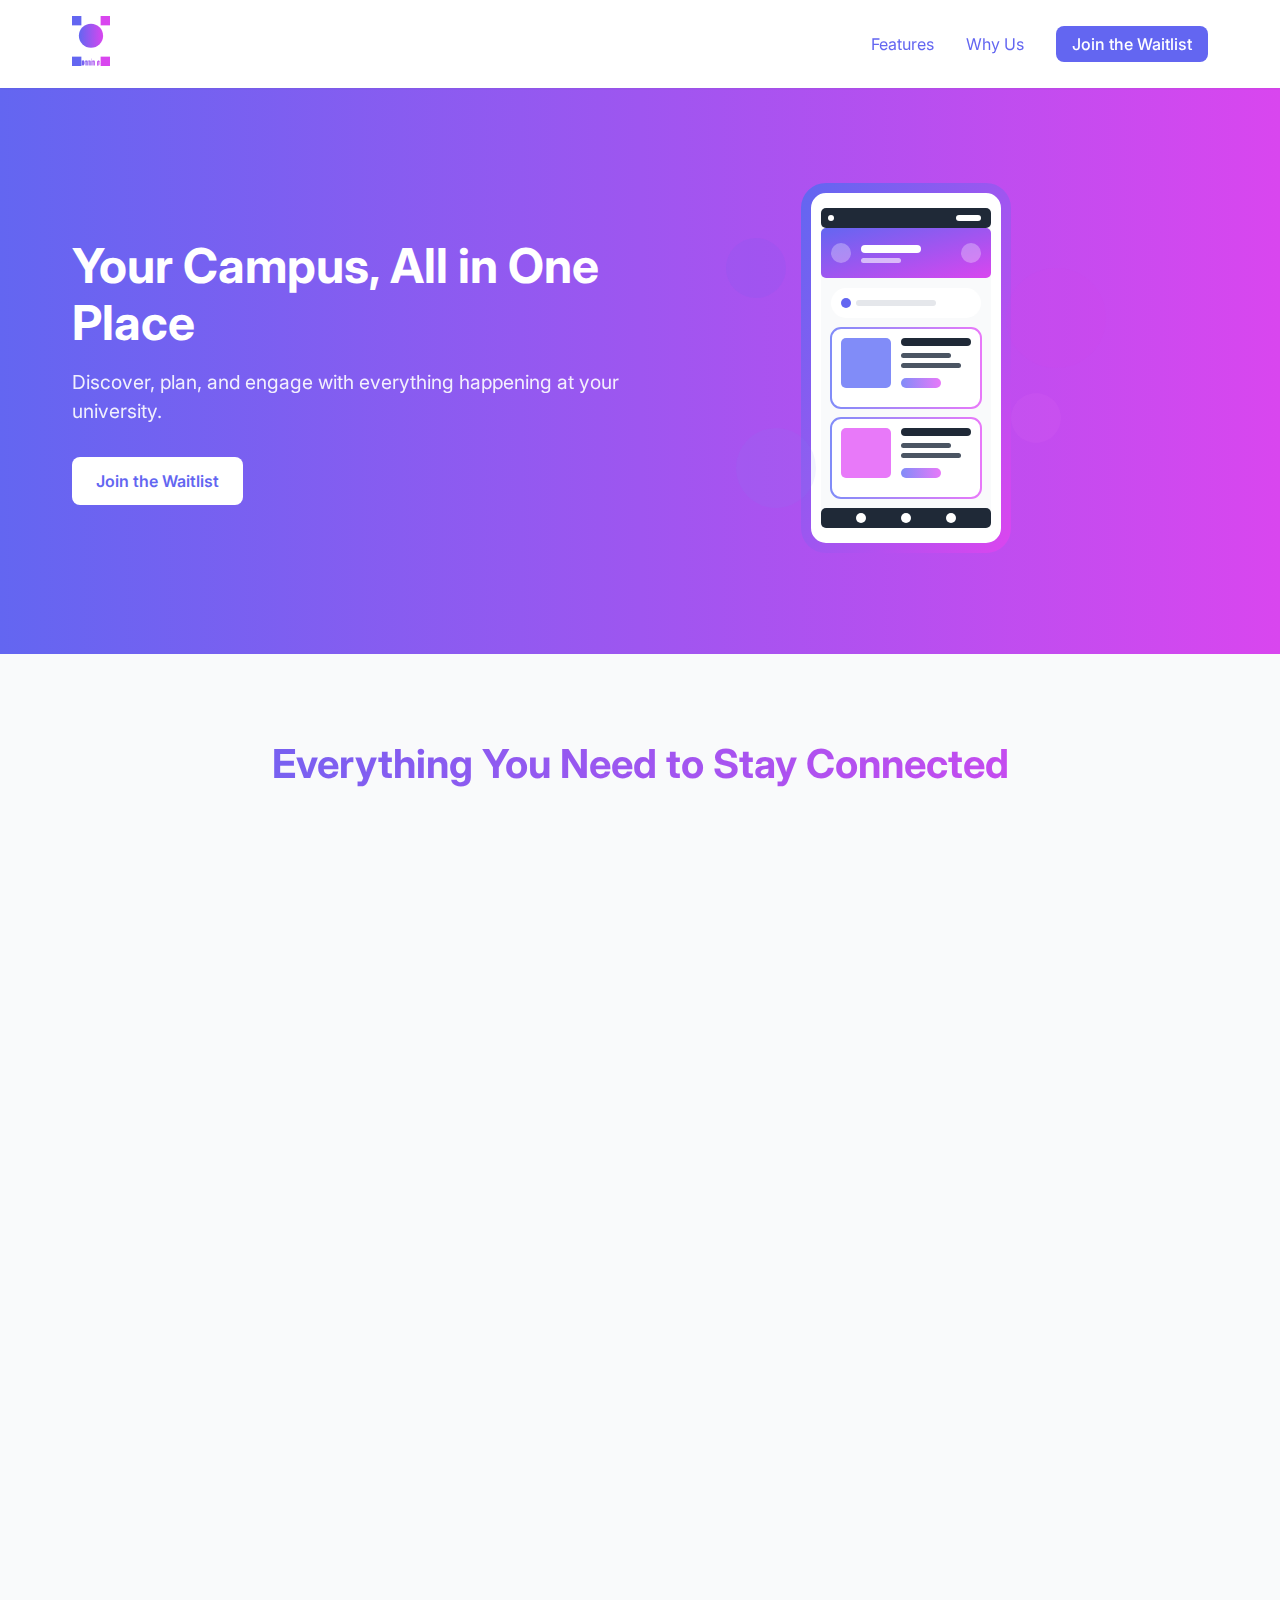
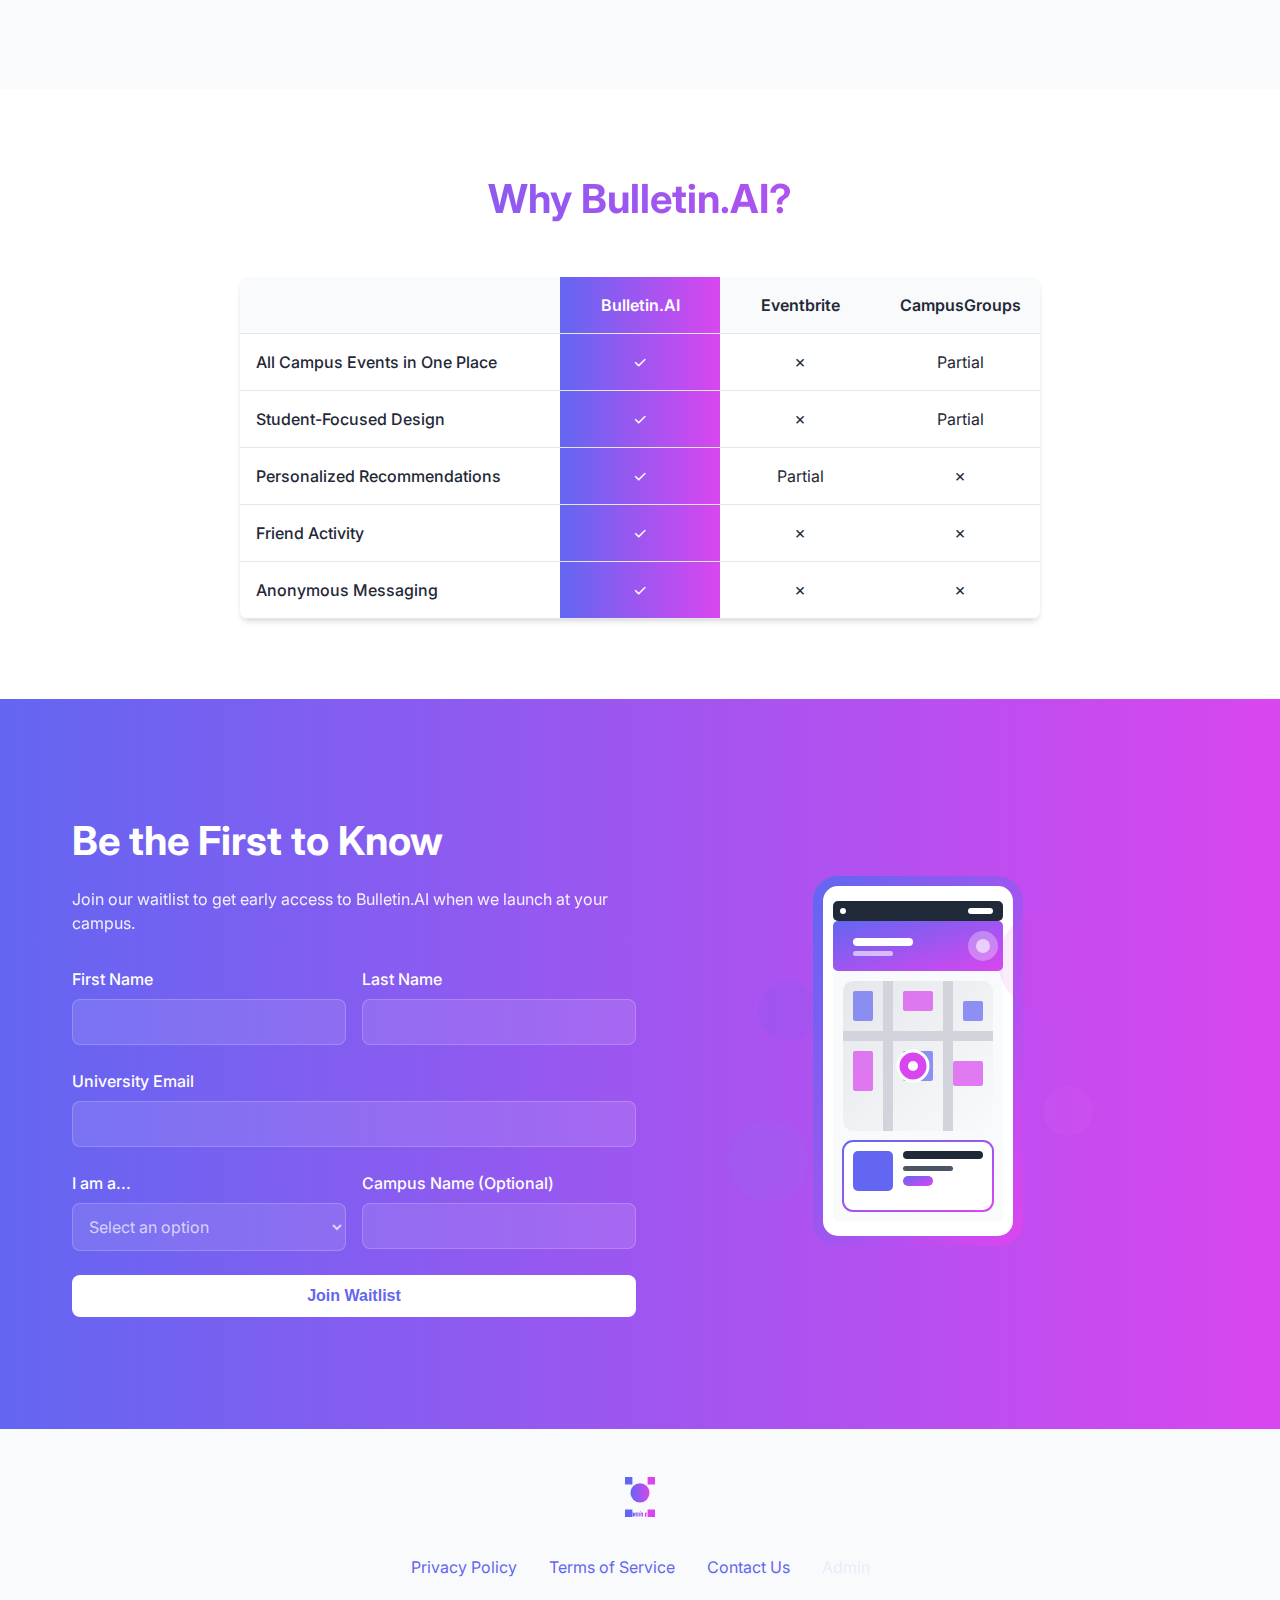
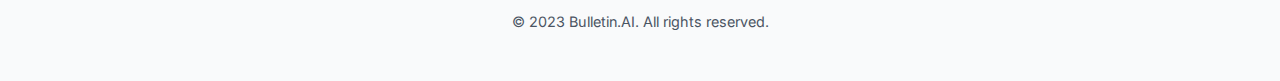
==== index.html @ 1914d9ea "Initial commit of Bulletin.AI landing page" ====
<!DOCTYPE html>
<html lang="en">
<head>
    <meta charset="UTF-8">
    <meta name="viewport" content="width=device-width, initial-scale=1.0">
    <title>Bulletin.AI - Your Campus, All in One Place</title>
    <link rel="stylesheet" href="styles.css">
    <link rel="preconnect" href="https://fonts.googleapis.com">
    <link rel="preconnect" href="https://fonts.gstatic.com" crossorigin>
    <link href="https://fonts.googleapis.com/css2?family=Inter:wght@300;400;500;600;700&display=swap" rel="stylesheet">
</head>
<body>
    <header>
        <div class="container">
            <div class="logo">
                <img src="logo.svg" alt="Bulletin.AI Logo">
            </div>
            <nav>
                <ul>
                    <li><a href="#features">Features</a></li>
                    <li><a href="#comparison">Why Us</a></li>
                    <li><a href="#waitlist" class="btn-nav">Join the Waitlist</a></li>
                </ul>
            </nav>
        </div>
    </header>

    <section id="hero">
        <div class="container">
            <div class="hero-content">
                <h1>Your Campus, All in One Place</h1>
                <p>Discover, plan, and engage with everything happening at your university.</p>
                <a href="#waitlist" class="btn-primary">Join the Waitlist</a>
            </div>
            <div class="hero-image">
                <img src="hero-image.svg" alt="Bulletin.AI App Preview">
            </div>
        </div>
    </section>

    <section id="features">
        <div class="container">
            <h2>Everything You Need to Stay Connected</h2>
            <div class="features-grid">
                <div class="feature-card">
                    <div class="feature-icon">🎯</div>
                    <h3>Comprehensive Event Aggregation</h3>
                    <p>All campus events in one place, no matter who's hosting.</p>
                </div>
                <div class="feature-card">
                    <div class="feature-icon">📅</div>
                    <h3>RSVP & Google Calendar Sync</h3>
                    <p>Seamlessly add events to your calendar with one tap.</p>
                </div>
                <div class="feature-card">
                    <div class="feature-icon">👥</div>
                    <h3>Social Networking & Friends' Attendance</h3>
                    <p>See which friends are going to each event.</p>
                </div>
                <div class="feature-card">
                    <div class="feature-icon">💬</div>
                    <h3>Anonymous Event Messaging</h3>
                    <p>Chat with other attendees before, during, and after events.</p>
                </div>
                <div class="feature-card">
                    <div class="feature-icon">🛠️</div>
                    <h3>Tools for Clubs & Vendors</h3>
                    <p>Powerful tools to manage and promote your events.</p>
                </div>
                <div class="feature-card">
                    <div class="feature-icon">🧠</div>
                    <h3>Smart Event Recommendations</h3>
                    <p>Discover events tailored to your interests and schedule.</p>
                </div>
                <div class="feature-card">
                    <div class="feature-icon">🗺️</div>
                    <h3>Interactive Campus Map</h3>
                    <p>Never get lost again with our detailed campus navigation.</p>
                </div>
                <div class="feature-card">
                    <div class="feature-icon">📓</div>
                    <h3>Attendance Log & Event Posts</h3>
                    <p>Keep track of events you've attended and share your experiences.</p>
                </div>
            </div>
        </div>
    </section>

    <section id="comparison">
        <div class="container">
            <h2>Why Bulletin.AI?</h2>
            <div class="comparison-table">
                <div class="comparison-header">
                    <div class="comparison-cell"></div>
                    <div class="comparison-cell highlighted">Bulletin.AI</div>
                    <div class="comparison-cell">Eventbrite</div>
                    <div class="comparison-cell">CampusGroups</div>
                </div>
                <div class="comparison-row">
                    <div class="comparison-feature">All Campus Events in One Place</div>
                    <div class="comparison-cell highlighted">✓</div>
                    <div class="comparison-cell">✗</div>
                    <div class="comparison-cell">Partial</div>
                </div>
                <div class="comparison-row">
                    <div class="comparison-feature">Student-Focused Design</div>
                    <div class="comparison-cell highlighted">✓</div>
                    <div class="comparison-cell">✗</div>
                    <div class="comparison-cell">Partial</div>
                </div>
                <div class="comparison-row">
                    <div class="comparison-feature">Personalized Recommendations</div>
                    <div class="comparison-cell highlighted">✓</div>
                    <div class="comparison-cell">Partial</div>
                    <div class="comparison-cell">✗</div>
                </div>
                <div class="comparison-row">
                    <div class="comparison-feature">Friend Activity</div>
                    <div class="comparison-cell highlighted">✓</div>
                    <div class="comparison-cell">✗</div>
                    <div class="comparison-cell">✗</div>
                </div>
                <div class="comparison-row">
                    <div class="comparison-feature">Anonymous Messaging</div>
                    <div class="comparison-cell highlighted">✓</div>
                    <div class="comparison-cell">✗</div>
                    <div class="comparison-cell">✗</div>
                </div>
            </div>
        </div>
    </section>

    <section id="waitlist">
        <div class="container">
            <div class="waitlist-content">
                <h2>Be the First to Know</h2>
                <p>Join our waitlist to get early access to Bulletin.AI when we launch at your campus.</p>
                <form id="waitlist-form" name="bulletin-waitlist" method="POST" data-netlify="true" netlify-honeypot="bot-field">
                    <input type="hidden" name="form-name" value="bulletin-waitlist">
                    <p class="hidden">
                        <label>Don't fill this out if you're human: <input name="bot-field" /></label>
                    </p>
                    <div class="form-row">
                        <div class="form-group">
                            <label for="firstName">First Name</label>
                            <input type="text" id="firstName" name="firstName" required>
                        </div>
                        <div class="form-group">
                            <label for="lastName">Last Name</label>
                            <input type="text" id="lastName" name="lastName" required>
                        </div>
                    </div>
                    <div class="form-group">
                        <label for="email">University Email</label>
                        <input type="email" id="email" name="email" required>
                    </div>
                    <div class="form-row">
                        <div class="form-group">
                            <label for="role">I am a...</label>
                            <select id="role" name="role" required>
                                <option value="" disabled selected>Select an option</option>
                                <option value="student">Student</option>
                                <option value="organizer">Club Organizer</option>
                                <option value="vendor">Vendor</option>
                            </select>
                        </div>
                        <div class="form-group">
                            <label for="campus">Campus Name (Optional)</label>
                            <input type="text" id="campus" name="campus">
                        </div>
                    </div>
                    <button type="submit" class="btn-primary">Join Waitlist</button>
                </form>
            </div>
            <div class="waitlist-image">
                <img src="waitlist-image.svg" alt="Bulletin.AI on Mobile">
            </div>
        </div>
    </section>

    <footer>
        <div class="container">
            <div class="footer-logo">
                <img src="logo-footer.svg" alt="Bulletin.AI Logo">
            </div>
            <div class="footer-links">
                <a href="#">Privacy Policy</a>
                <a href="#">Terms of Service</a>
                <a href="mailto:info@bulletin.ai">Contact Us</a>
                <a href="#" id="admin-link" style="opacity: 0.1;">Admin</a>
            </div>
            <div class="footer-copyright">
                &copy; 2023 Bulletin.AI. All rights reserved.
            </div>
        </div>
    </footer>

    <script src="script.js"></script>
</body>
</html>
---- styles.css ----
/* Variables */
:root {
    --primary-color: #6366f1;
    --primary-light: #818cf8;
    --primary-dark: #4f46e5;
    --secondary-color: #d946ef;
    --secondary-light: #e879f9;
    --secondary-dark: #c026d3;
    --gradient-bg: linear-gradient(90deg, var(--primary-color), var(--secondary-color));
    --text-color: #1f2937;
    --text-light: #4b5563;
    --bg-color: #ffffff;
    --bg-alt: #f9fafb;
    --border-color: #e5e7eb;
    --border-radius: 8px;
    --shadow-sm: 0 1px 2px 0 rgba(0, 0, 0, 0.05);
    --shadow: 0 4px 6px -1px rgba(0, 0, 0, 0.1), 0 2px 4px -2px rgba(0, 0, 0, 0.1);
    --shadow-lg: 0 10px 15px -3px rgba(0, 0, 0, 0.1), 0 4px 6px -4px rgba(0, 0, 0, 0.1);
    --transition: all 0.2s ease;
    --fade-in-duration: 0.5s;
}

/* Reset */
* {
    margin: 0;
    padding: 0;
    box-sizing: border-box;
}

html {
    scroll-behavior: smooth;
}

body {
    font-family: 'Inter', sans-serif;
    color: var(--text-color);
    background-color: var(--bg-color);
    line-height: 1.5;
}

img {
    max-width: 100%;
    height: auto;
}

a {
    text-decoration: none;
    color: var(--primary-color);
    transition: var(--transition);
}

a:hover {
    color: var(--primary-dark);
}

/* Layout */
.container {
    width: 100%;
    max-width: 1200px;
    margin: 0 auto;
    padding: 0 2rem;
}

section {
    padding: 5rem 0;
}

/* Header */
header {
    position: sticky;
    top: 0;
    background-color: var(--bg-color);
    box-shadow: var(--shadow-sm);
    z-index: 1000;
    padding: 1rem 0;
}

header .container {
    display: flex;
    justify-content: space-between;
    align-items: center;
}

.logo img {
    height: 50px;
    width: auto;
}

nav ul {
    display: flex;
    list-style: none;
    gap: 2rem;
    align-items: center;
}

.btn-nav {
    background-color: var(--primary-color);
    color: white;
    padding: 0.5rem 1rem;
    border-radius: var(--border-radius);
    font-weight: 500;
}

.btn-nav:hover {
    background-color: var(--primary-dark);
    color: white;
}

/* Mobile Navigation */
.mobile-toggle {
    display: none;
    background: none;
    border: none;
    font-size: 1.5rem;
    color: var(--primary-color);
    cursor: pointer;
}

@media (max-width: 768px) {
    .mobile-toggle {
        display: block;
    }
    
    nav ul {
        position: absolute;
        top: 100%;
        left: 0;
        right: 0;
        flex-direction: column;
        background-color: var(--bg-color);
        box-shadow: var(--shadow);
        padding: 1rem;
        gap: 1rem;
        transform: translateY(-100%);
        opacity: 0;
        pointer-events: none;
        transition: var(--transition);
    }
    
    nav ul.show {
        transform: translateY(0);
        opacity: 1;
        pointer-events: all;
    }
}

/* Hero Section */
#hero {
    background: var(--gradient-bg);
    color: white;
    position: relative;
    overflow: hidden;
}

#hero .container {
    display: grid;
    grid-template-columns: 1fr 1fr;
    gap: 2rem;
    align-items: center;
}

.hero-content {
    padding: 2rem 0;
}

.hero-content h1 {
    font-size: 3rem;
    line-height: 1.2;
    margin-bottom: 1rem;
    font-weight: 700;
}

.hero-content p {
    font-size: 1.2rem;
    margin-bottom: 2rem;
    opacity: 0.9;
}

.btn-primary {
    display: inline-block;
    background-color: white;
    color: var(--primary-color);
    padding: 0.75rem 1.5rem;
    border-radius: var(--border-radius);
    font-weight: 600;
    transition: var(--transition);
    border: none;
    cursor: pointer;
    font-size: 1rem;
}

.btn-primary:hover {
    transform: translateY(-2px);
    box-shadow: var(--shadow);
    color: var(--primary-dark);
}

/* Features Section */
#features {
    background-color: var(--bg-alt);
}

#features h2 {
    text-align: center;
    font-size: 2.5rem;
    margin-bottom: 3rem;
    background: var(--gradient-bg);
    -webkit-background-clip: text;
    -webkit-text-fill-color: transparent;
    display: inline-block;
    width: 100%;
}

.features-grid {
    display: grid;
    grid-template-columns: repeat(auto-fill, minmax(280px, 1fr));
    gap: 2rem;
}

.feature-card {
    background-color: var(--bg-color);
    border-radius: var(--border-radius);
    padding: 2rem;
    box-shadow: var(--shadow);
    transition: opacity var(--fade-in-duration) ease, transform var(--fade-in-duration) ease, var(--transition);
    opacity: 0;
    transform: translateY(20px);
}

.feature-card.visible {
    opacity: 1;
    transform: translateY(0);
}

.feature-card:hover {
    transform: translateY(-5px);
    box-shadow: var(--shadow-lg);
}

.feature-card:nth-child(1) { transition-delay: 0.1s; }
.feature-card:nth-child(2) { transition-delay: 0.2s; }
.feature-card:nth-child(3) { transition-delay: 0.3s; }
.feature-card:nth-child(4) { transition-delay: 0.4s; }
.feature-card:nth-child(5) { transition-delay: 0.5s; }
.feature-card:nth-child(6) { transition-delay: 0.6s; }
.feature-card:nth-child(7) { transition-delay: 0.7s; }
.feature-card:nth-child(8) { transition-delay: 0.8s; }

.feature-icon {
    font-size: 2.5rem;
    margin-bottom: 1rem;
}

.feature-card h3 {
    margin-bottom: 0.5rem;
    font-size: 1.2rem;
}

.feature-card p {
    color: var(--text-light);
}

/* Comparison Section */
#comparison {
    background-color: var(--bg-color);
}

#comparison h2 {
    text-align: center;
    font-size: 2.5rem;
    margin-bottom: 3rem;
    background: var(--gradient-bg);
    -webkit-background-clip: text;
    -webkit-text-fill-color: transparent;
    display: inline-block;
    width: 100%;
}

.comparison-table {
    max-width: 800px;
    margin: 0 auto;
    border-radius: var(--border-radius);
    overflow: hidden;
    box-shadow: var(--shadow);
}

.comparison-header, .comparison-row {
    display: grid;
    grid-template-columns: 2fr 1fr 1fr 1fr;
    border-bottom: 1px solid var(--border-color);
}

.comparison-header {
    background-color: var(--bg-alt);
    font-weight: 600;
}

.comparison-cell, .comparison-feature {
    padding: 1rem;
    display: flex;
    align-items: center;
    justify-content: center;
    text-align: center;
}

.comparison-feature {
    justify-content: flex-start;
    font-weight: 500;
}

.highlighted {
    background: var(--gradient-bg);
    color: white;
}

/* Waitlist Section */
#waitlist {
    background: var(--gradient-bg);
    color: white;
}

#waitlist .container {
    display: grid;
    grid-template-columns: 1fr 1fr;
    gap: 2rem;
    align-items: center;
}

.waitlist-content {
    padding: 2rem 0;
}

.waitlist-content h2 {
    font-size: 2.5rem;
    margin-bottom: 1rem;
}

.waitlist-content p {
    margin-bottom: 2rem;
    opacity: 0.9;
}

#waitlist-form {
    display: flex;
    flex-direction: column;
    gap: 1.5rem;
}

.form-row {
    display: grid;
    grid-template-columns: 1fr 1fr;
    gap: 1rem;
}

.form-group {
    display: flex;
    flex-direction: column;
    gap: 0.5rem;
}

.form-group label {
    font-weight: 500;
}

.form-group input,
.form-group select {
    padding: 0.75rem;
    border-radius: var(--border-radius);
    border: 1px solid rgba(255, 255, 255, 0.2);
    background-color: rgba(255, 255, 255, 0.1);
    color: white;
    font-family: 'Inter', sans-serif;
    font-size: 1rem;
}

.form-group input::placeholder,
.form-group select {
    color: rgba(255, 255, 255, 0.7);
}

.form-group input:focus,
.form-group select:focus {
    outline: none;
    border-color: white;
}

/* Footer */
footer {
    background-color: var(--bg-alt);
    padding: 3rem 0;
}

footer .container {
    display: flex;
    flex-direction: column;
    align-items: center;
    gap: 2rem;
}

.footer-logo img {
    height: 40px;
    width: auto;
}

.footer-links {
    display: flex;
    gap: 2rem;
}

.footer-copyright {
    color: var(--text-light);
    font-size: 0.9rem;
}

/* Success Message */
.success-message {
    text-align: center;
    padding: 2rem;
    background-color: rgba(255, 255, 255, 0.1);
    border-radius: var(--border-radius);
    animation: fadeIn var(--fade-in-duration) ease;
}

.success-message h3 {
    font-size: 1.5rem;
    margin-bottom: 1rem;
}

@keyframes fadeIn {
    from {
        opacity: 0;
        transform: translateY(10px);
    }
    to {
        opacity: 1;
        transform: translateY(0);
    }
}

/* Media Queries */
@media (max-width: 992px) {
    .hero-content h1 {
        font-size: 2.5rem;
    }
}

@media (max-width: 768px) {
    #hero .container,
    #waitlist .container {
        grid-template-columns: 1fr;
    }
    
    .hero-image, .waitlist-image {
        display: none;
    }
    
    .form-row {
        grid-template-columns: 1fr;
    }
    
    .comparison-header, .comparison-row {
        grid-template-columns: 2fr 1fr 1fr 1fr;
        font-size: 0.9rem;
    }
}

@media (max-width: 576px) {
    .comparison-header, .comparison-row {
        grid-template-columns: 1.5fr 1fr 1fr 1fr;
        font-size: 0.8rem;
    }
    
    .feature-card {
        padding: 1.5rem;
    }
    
    .feature-icon {
        font-size: 2rem;
    }
    
    .feature-card h3 {
        font-size: 1.1rem;
    }
}

/* Form styles */
.hidden {
    display: none;
}
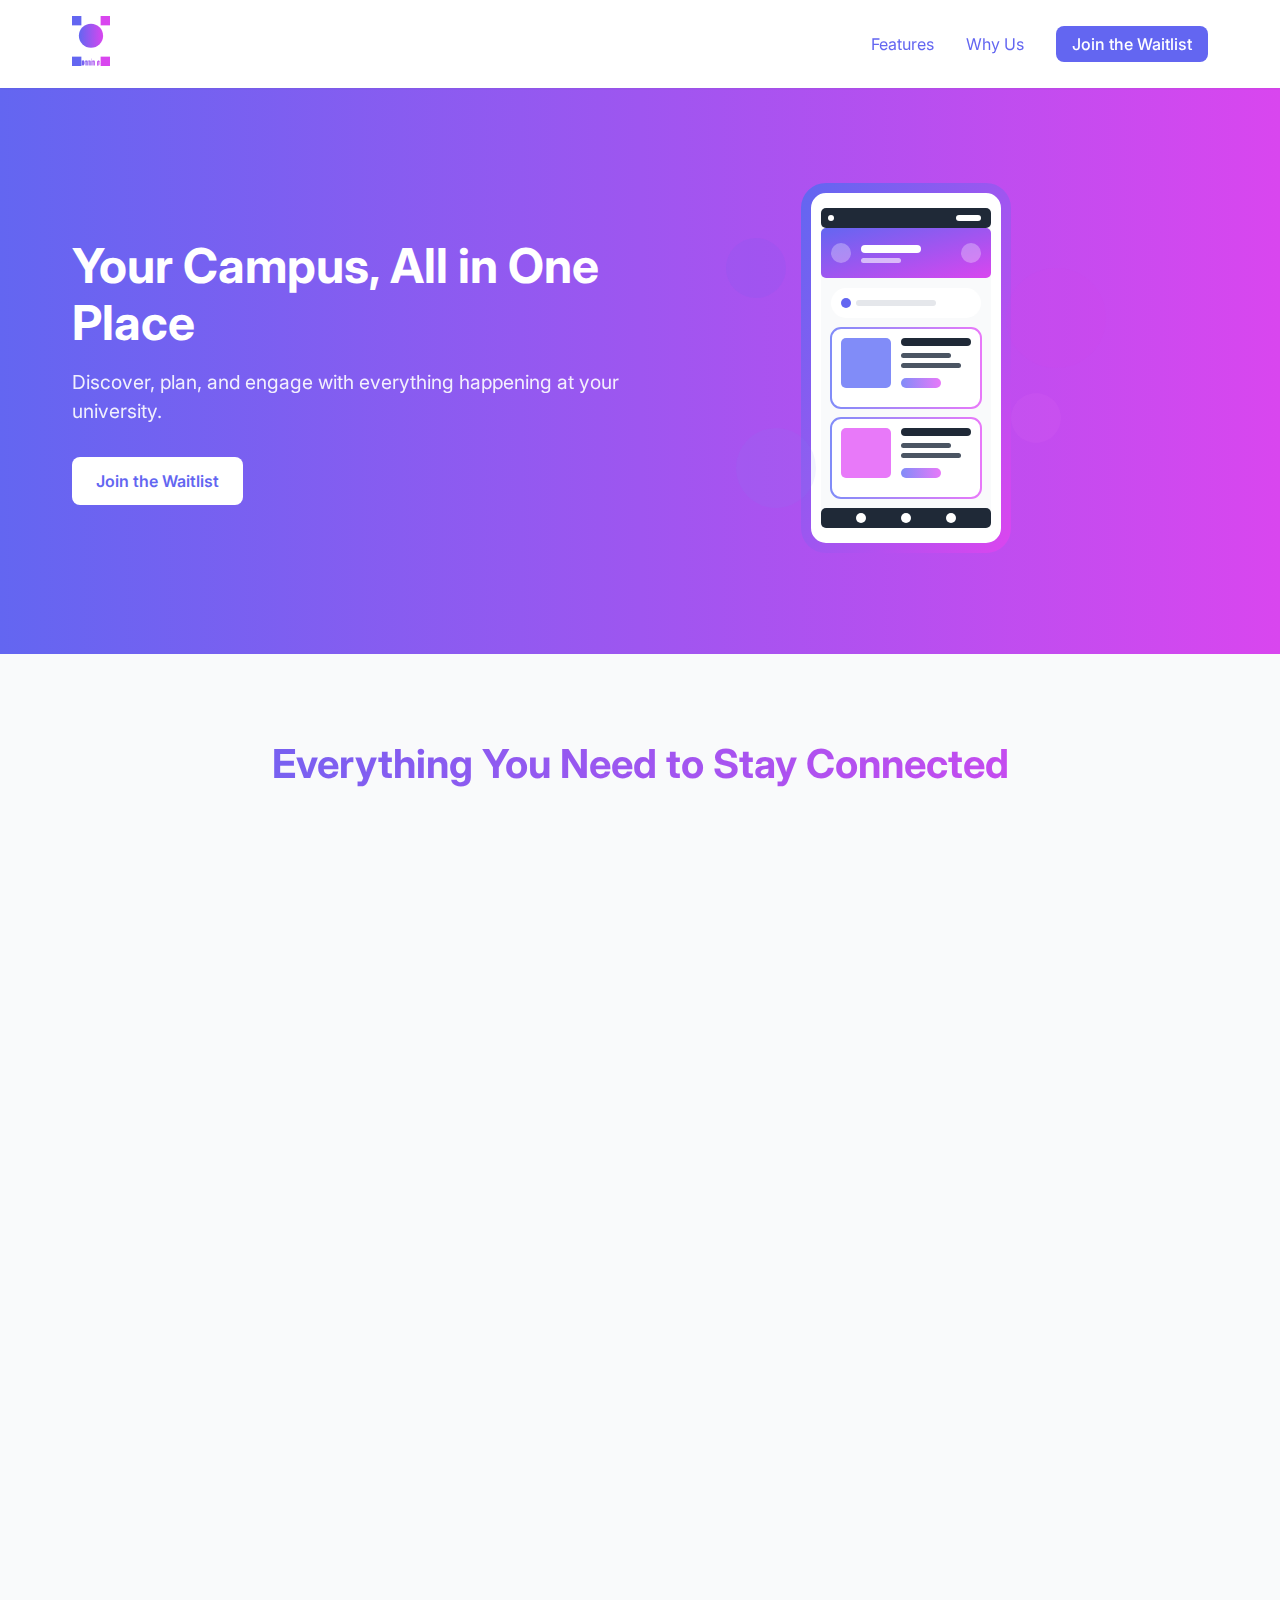
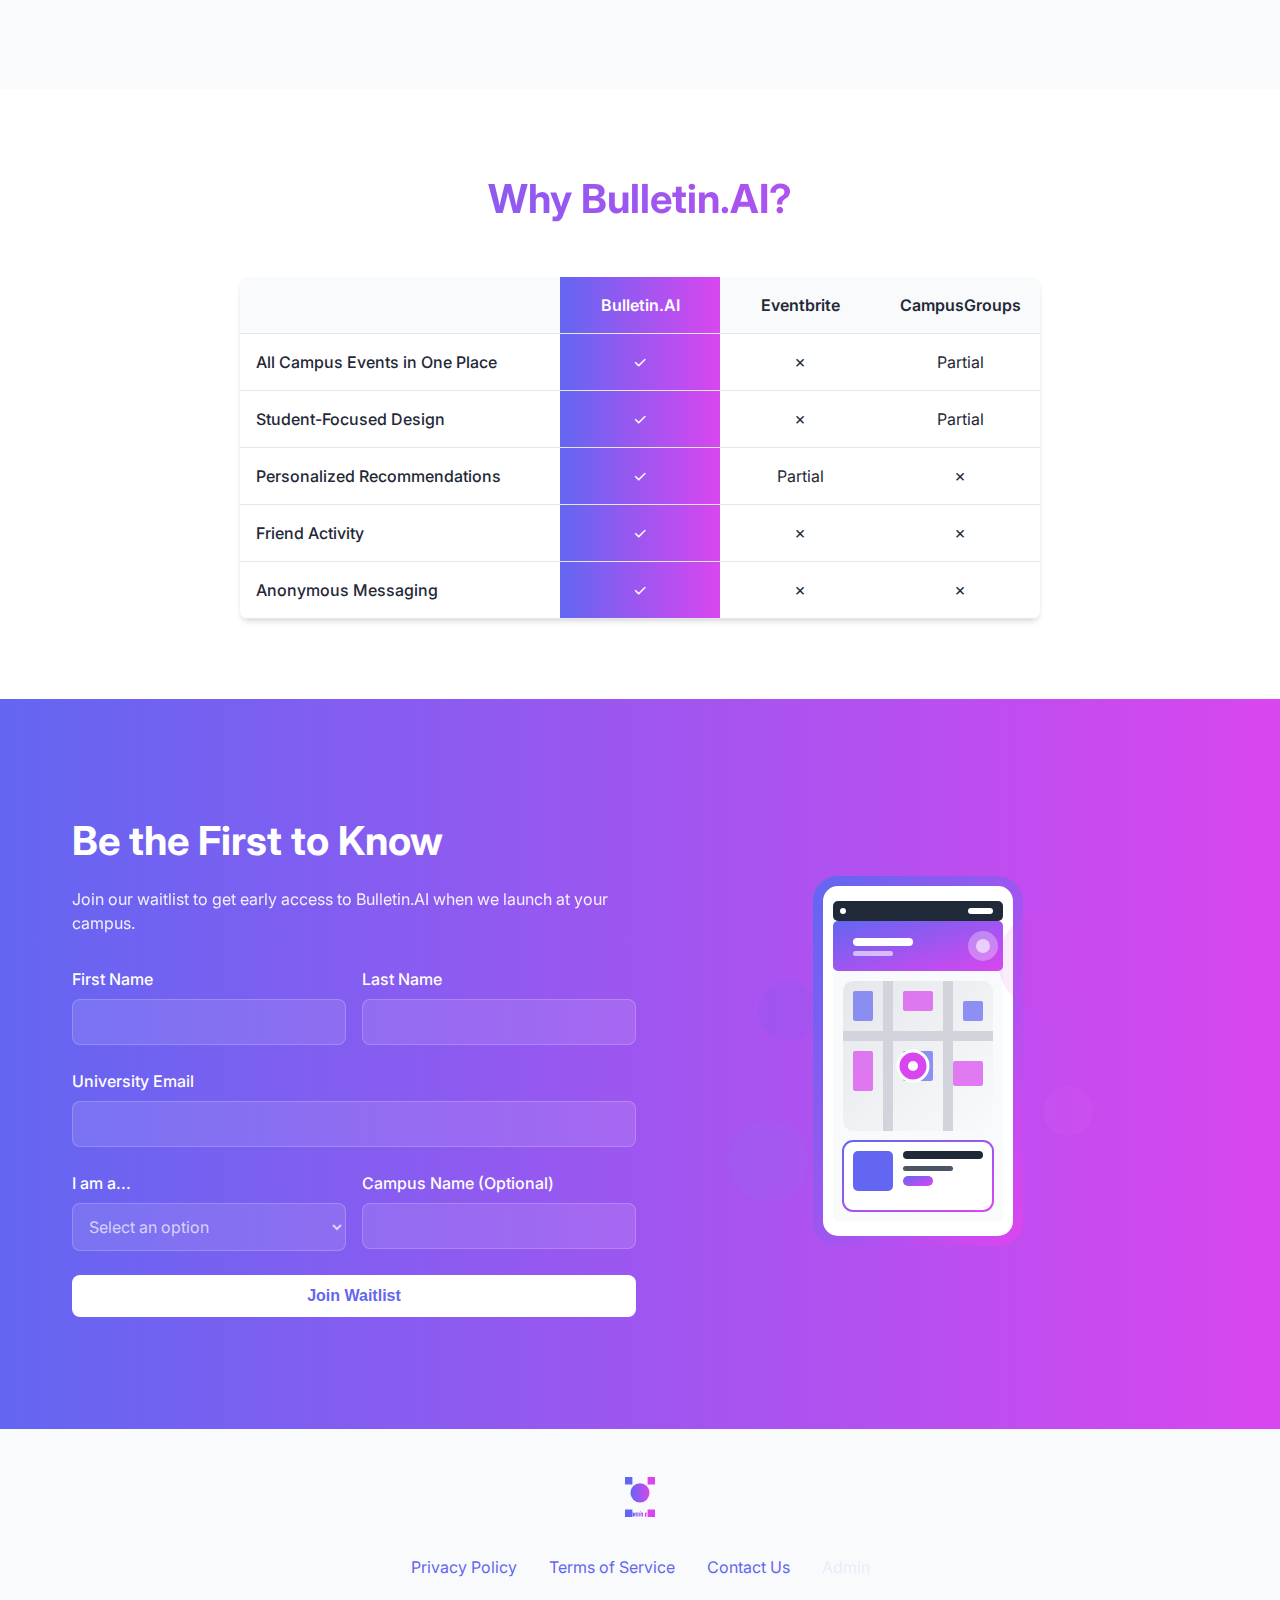
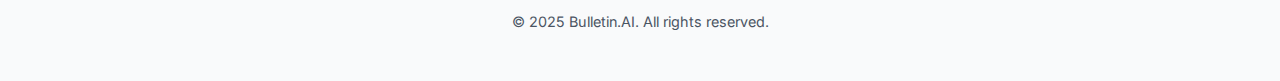
==== commit d1de0a36: "Update copyright year to 2025 and contact email" ====
--- a/index.html
+++ b/index.html
@@ -10,6 +10,19 @@
     <link href="https://fonts.googleapis.com/css2?family=Inter:wght@300;400;500;600;700&display=swap" rel="stylesheet">
 </head>
 <body>
+    <!-- Hidden form for Netlify Form detection -->
+    <form name="bulletin-waitlist" netlify netlify-honeypot="bot-field" hidden>
+        <input type="text" name="firstName" />
+        <input type="text" name="lastName" />
+        <input type="email" name="email" />
+        <select name="role">
+            <option value="student">Student</option>
+            <option value="organizer">Club Organizer</option>
+            <option value="vendor">Vendor</option>
+        </select>
+        <input type="text" name="campus" />
+    </form>
+    
     <header>
         <div class="container">
             <div class="logo">
@@ -135,7 +148,7 @@
             <div class="waitlist-content">
                 <h2>Be the First to Know</h2>
                 <p>Join our waitlist to get early access to Bulletin.AI when we launch at your campus.</p>
-                <form id="waitlist-form" name="bulletin-waitlist" method="POST" data-netlify="true" netlify-honeypot="bot-field">
+                <form id="waitlist-form" name="bulletin-waitlist" method="POST" data-netlify="true" netlify-honeypot="bot-field" action="/success.html">
                     <input type="hidden" name="form-name" value="bulletin-waitlist">
                     <p class="hidden">
                         <label>Don't fill this out if you're human: <input name="bot-field" /></label>
@@ -186,11 +199,11 @@
             <div class="footer-links">
                 <a href="#">Privacy Policy</a>
                 <a href="#">Terms of Service</a>
-                <a href="mailto:info@bulletin.ai">Contact Us</a>
+                <a href="mailto:abhaya@upenn.edu">Contact Us</a>
                 <a href="#" id="admin-link" style="opacity: 0.1;">Admin</a>
             </div>
             <div class="footer-copyright">
-                &copy; 2023 Bulletin.AI. All rights reserved.
+                &copy; 2025 Bulletin.AI. All rights reserved.
             </div>
         </div>
     </footer>
--- a/styles.css
+++ b/styles.css
@@ -65,6 +65,16 @@
     padding: 5rem 0;
 }
 
+@media (max-width: 576px) {
+    .container {
+        padding: 0 1.25rem;
+    }
+    
+    section {
+        padding: 3rem 0;
+    }
+}
+
 /* Header */
 header {
     position: sticky;
@@ -114,6 +124,8 @@
     font-size: 1.5rem;
     color: var(--primary-color);
     cursor: pointer;
+    padding: 0.5rem;
+    z-index: 100;
 }
 
 @media (max-width: 768px) {
@@ -122,25 +134,46 @@
     }
     
     nav ul {
-        position: absolute;
-        top: 100%;
+        position: fixed;
+        top: 0;
         left: 0;
         right: 0;
+        height: 100vh;
         flex-direction: column;
         background-color: var(--bg-color);
         box-shadow: var(--shadow);
-        padding: 1rem;
-        gap: 1rem;
-        transform: translateY(-100%);
+        padding: 4rem 2rem 2rem;
+        gap: 2rem;
+        transform: translateX(-100%);
         opacity: 0;
         pointer-events: none;
         transition: var(--transition);
+        z-index: 90;
+        justify-content: flex-start;
     }
     
     nav ul.show {
-        transform: translateY(0);
+        transform: translateX(0);
         opacity: 1;
         pointer-events: all;
+    }
+    
+    nav ul li {
+        width: 100%;
+        text-align: center;
+    }
+    
+    nav ul li a {
+        display: block;
+        padding: 0.5rem;
+        width: 100%;
+    }
+    
+    .btn-nav {
+        margin-top: 1rem;
+        display: block;
+        width: 100%;
+        text-align: center;
     }
 }
 
@@ -195,6 +228,41 @@
     color: var(--primary-dark);
 }
 
+@media (max-width: 992px) {
+    .hero-content h1 {
+        font-size: 2.5rem;
+    }
+    
+    .hero-content p {
+        font-size: 1.1rem;
+    }
+}
+
+@media (max-width: 768px) {
+    #hero .container {
+        grid-template-columns: 1fr;
+        text-align: center;
+    }
+    
+    .hero-image {
+        display: none;
+    }
+    
+    .hero-content {
+        padding: 1rem 0;
+    }
+}
+
+@media (max-width: 576px) {
+    .hero-content h1 {
+        font-size: 2rem;
+    }
+    
+    .hero-content p {
+        font-size: 1rem;
+    }
+}
+
 /* Features Section */
 #features {
     background-color: var(--bg-alt);
@@ -260,6 +328,29 @@
     color: var(--text-light);
 }
 
+@media (max-width: 576px) {
+    #features h2 {
+        font-size: 2rem;
+    }
+    
+    .features-grid {
+        grid-template-columns: 1fr;
+        gap: 1.5rem;
+    }
+    
+    .feature-card {
+        padding: 1.5rem;
+    }
+    
+    .feature-icon {
+        font-size: 2rem;
+    }
+    
+    .feature-card h3 {
+        font-size: 1.1rem;
+    }
+}
+
 /* Comparison Section */
 #comparison {
     background-color: var(--bg-color);
@@ -313,6 +404,30 @@
     color: white;
 }
 
+@media (max-width: 768px) {
+    #comparison h2 {
+        font-size: 2rem;
+    }
+    
+    .comparison-header, .comparison-row {
+        grid-template-columns: 2fr 1fr 1fr 1fr;
+        font-size: 0.9rem;
+    }
+}
+
+@media (max-width: 576px) {
+    .comparison-table {
+        overflow-x: auto;
+        display: block;
+        width: 100%;
+        -webkit-overflow-scrolling: touch;
+    }
+    
+    .comparison-header, .comparison-row {
+        min-width: 500px;
+    }
+}
+
 /* Waitlist Section */
 #waitlist {
     background: var(--gradient-bg);
@@ -384,6 +499,50 @@
     border-color: white;
 }
 
+@media (max-width: 768px) {
+    #waitlist .container {
+        grid-template-columns: 1fr;
+    }
+    
+    .waitlist-image {
+        display: none;
+    }
+    
+    .waitlist-content h2 {
+        font-size: 2rem;
+        text-align: center;
+    }
+    
+    .waitlist-content p {
+        text-align: center;
+    }
+}
+
+@media (max-width: 576px) {
+    .form-row {
+        grid-template-columns: 1fr;
+    }
+    
+    .waitlist-content {
+        padding: 1rem 0;
+    }
+    
+    .form-group label {
+        font-size: 0.9rem;
+    }
+    
+    .form-group input,
+    .form-group select {
+        padding: 0.65rem;
+        font-size: 0.95rem;
+    }
+    
+    .btn-primary {
+        width: 100%;
+        padding: 0.75rem 1rem;
+    }
+}
+
 /* Footer */
 footer {
     background-color: var(--bg-alt);
@@ -410,6 +569,23 @@
 .footer-copyright {
     color: var(--text-light);
     font-size: 0.9rem;
+}
+
+@media (max-width: 576px) {
+    footer {
+        padding: 2rem 0;
+    }
+    
+    .footer-links {
+        flex-direction: column;
+        gap: 1rem;
+        text-align: center;
+    }
+    
+    .footer-copyright {
+        margin-top: 1rem;
+        text-align: center;
+    }
 }
 
 /* Success Message */
@@ -437,49 +613,54 @@
     }
 }
 
-/* Media Queries */
-@media (max-width: 992px) {
-    .hero-content h1 {
-        font-size: 2.5rem;
-    }
+/* Success Page */
+#success-page {
+    min-height: 70vh;
+    display: flex;
+    align-items: center;
+    background: var(--bg-alt);
+}
+
+.success-container {
+    display: flex;
+    align-items: center;
+    gap: 3rem;
+    max-width: 800px;
+    margin: 0 auto;
+    padding: 3rem;
+    background: white;
+    border-radius: var(--border-radius);
+    box-shadow: var(--shadow);
+}
+
+.success-image {
+    max-width: 250px;
+    height: auto;
+}
+
+.success-content h1 {
+    font-size: 2.5rem;
+    margin-bottom: 1rem;
+    background: var(--gradient-bg);
+    -webkit-background-clip: text;
+    -webkit-text-fill-color: transparent;
+}
+
+.success-content p {
+    margin-bottom: 1.5rem;
+    color: var(--text-light);
+    font-size: 1.1rem;
 }
 
 @media (max-width: 768px) {
-    #hero .container,
-    #waitlist .container {
-        grid-template-columns: 1fr;
-    }
-    
-    .hero-image, .waitlist-image {
-        display: none;
-    }
-    
-    .form-row {
-        grid-template-columns: 1fr;
-    }
-    
-    .comparison-header, .comparison-row {
-        grid-template-columns: 2fr 1fr 1fr 1fr;
-        font-size: 0.9rem;
-    }
-}
-
-@media (max-width: 576px) {
-    .comparison-header, .comparison-row {
-        grid-template-columns: 1.5fr 1fr 1fr 1fr;
-        font-size: 0.8rem;
-    }
-    
-    .feature-card {
-        padding: 1.5rem;
-    }
-    
-    .feature-icon {
-        font-size: 2rem;
-    }
-    
-    .feature-card h3 {
-        font-size: 1.1rem;
+    .success-container {
+        flex-direction: column;
+        text-align: center;
+        padding: 2rem;
+    }
+    
+    .success-image {
+        max-width: 180px;
     }
 }
 
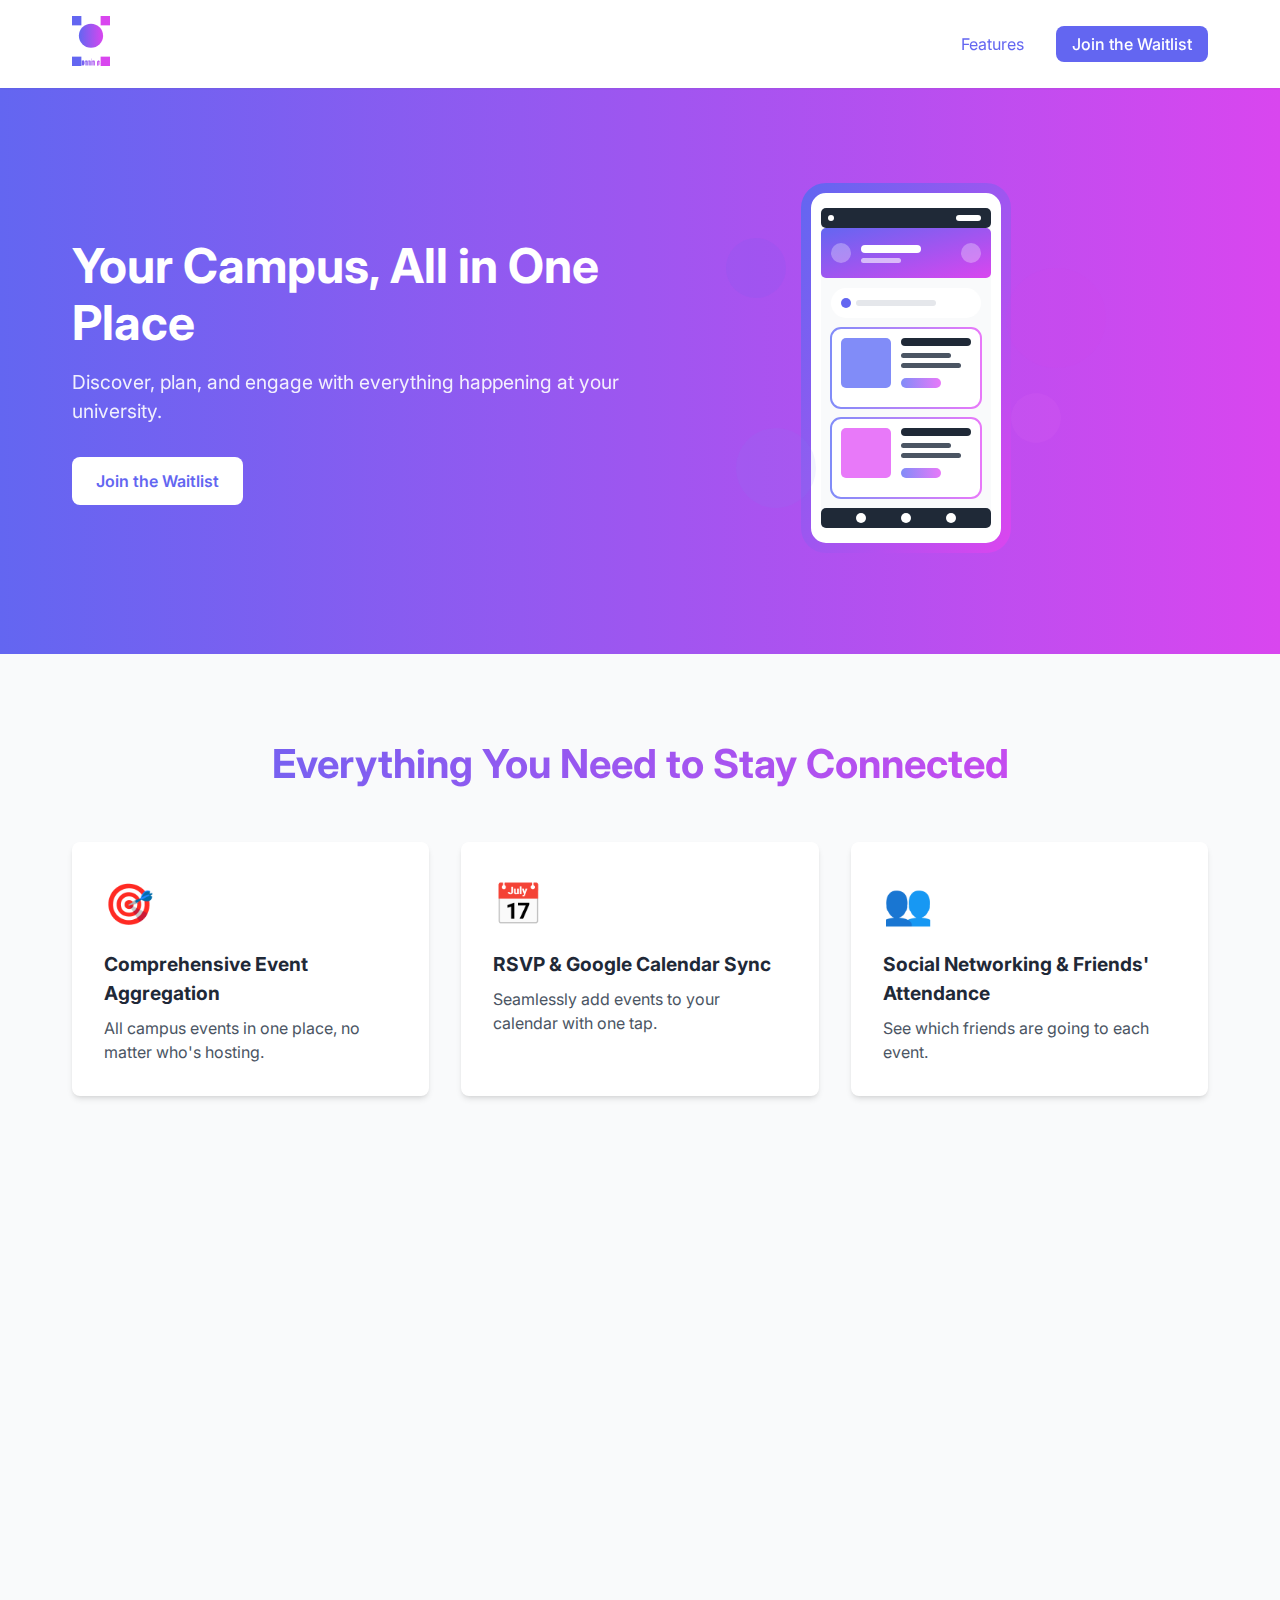
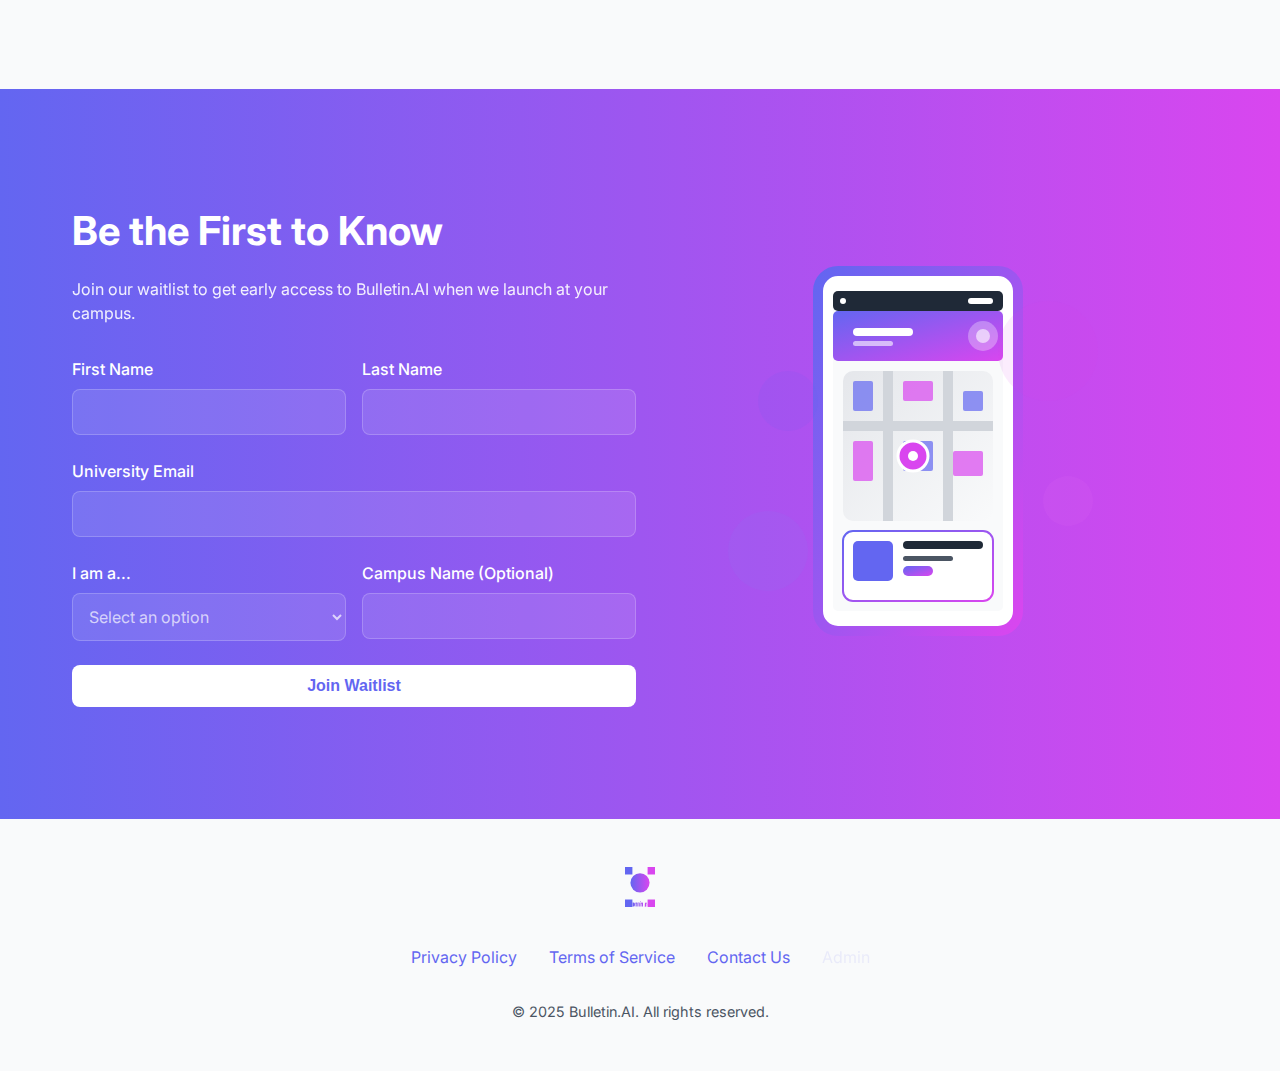
==== commit c383ba1f: "Fix mobile responsiveness and Netlify Forms integration" ====
--- a/index.html
+++ b/index.html
@@ -31,7 +31,6 @@
             <nav>
                 <ul>
                     <li><a href="#features">Features</a></li>
-                    <li><a href="#comparison">Why Us</a></li>
                     <li><a href="#waitlist" class="btn-nav">Join the Waitlist</a></li>
                 </ul>
             </nav>
@@ -94,50 +93,6 @@
                     <div class="feature-icon">📓</div>
                     <h3>Attendance Log & Event Posts</h3>
                     <p>Keep track of events you've attended and share your experiences.</p>
-                </div>
-            </div>
-        </div>
-    </section>
-
-    <section id="comparison">
-        <div class="container">
-            <h2>Why Bulletin.AI?</h2>
-            <div class="comparison-table">
-                <div class="comparison-header">
-                    <div class="comparison-cell"></div>
-                    <div class="comparison-cell highlighted">Bulletin.AI</div>
-                    <div class="comparison-cell">Eventbrite</div>
-                    <div class="comparison-cell">CampusGroups</div>
-                </div>
-                <div class="comparison-row">
-                    <div class="comparison-feature">All Campus Events in One Place</div>
-                    <div class="comparison-cell highlighted">✓</div>
-                    <div class="comparison-cell">✗</div>
-                    <div class="comparison-cell">Partial</div>
-                </div>
-                <div class="comparison-row">
-                    <div class="comparison-feature">Student-Focused Design</div>
-                    <div class="comparison-cell highlighted">✓</div>
-                    <div class="comparison-cell">✗</div>
-                    <div class="comparison-cell">Partial</div>
-                </div>
-                <div class="comparison-row">
-                    <div class="comparison-feature">Personalized Recommendations</div>
-                    <div class="comparison-cell highlighted">✓</div>
-                    <div class="comparison-cell">Partial</div>
-                    <div class="comparison-cell">✗</div>
-                </div>
-                <div class="comparison-row">
-                    <div class="comparison-feature">Friend Activity</div>
-                    <div class="comparison-cell highlighted">✓</div>
-                    <div class="comparison-cell">✗</div>
-                    <div class="comparison-cell">✗</div>
-                </div>
-                <div class="comparison-row">
-                    <div class="comparison-feature">Anonymous Messaging</div>
-                    <div class="comparison-cell highlighted">✓</div>
-                    <div class="comparison-cell">✗</div>
-                    <div class="comparison-cell">✗</div>
                 </div>
             </div>
         </div>
--- a/styles.css
+++ b/styles.css
@@ -351,83 +351,6 @@
     }
 }
 
-/* Comparison Section */
-#comparison {
-    background-color: var(--bg-color);
-}
-
-#comparison h2 {
-    text-align: center;
-    font-size: 2.5rem;
-    margin-bottom: 3rem;
-    background: var(--gradient-bg);
-    -webkit-background-clip: text;
-    -webkit-text-fill-color: transparent;
-    display: inline-block;
-    width: 100%;
-}
-
-.comparison-table {
-    max-width: 800px;
-    margin: 0 auto;
-    border-radius: var(--border-radius);
-    overflow: hidden;
-    box-shadow: var(--shadow);
-}
-
-.comparison-header, .comparison-row {
-    display: grid;
-    grid-template-columns: 2fr 1fr 1fr 1fr;
-    border-bottom: 1px solid var(--border-color);
-}
-
-.comparison-header {
-    background-color: var(--bg-alt);
-    font-weight: 600;
-}
-
-.comparison-cell, .comparison-feature {
-    padding: 1rem;
-    display: flex;
-    align-items: center;
-    justify-content: center;
-    text-align: center;
-}
-
-.comparison-feature {
-    justify-content: flex-start;
-    font-weight: 500;
-}
-
-.highlighted {
-    background: var(--gradient-bg);
-    color: white;
-}
-
-@media (max-width: 768px) {
-    #comparison h2 {
-        font-size: 2rem;
-    }
-    
-    .comparison-header, .comparison-row {
-        grid-template-columns: 2fr 1fr 1fr 1fr;
-        font-size: 0.9rem;
-    }
-}
-
-@media (max-width: 576px) {
-    .comparison-table {
-        overflow-x: auto;
-        display: block;
-        width: 100%;
-        -webkit-overflow-scrolling: touch;
-    }
-    
-    .comparison-header, .comparison-row {
-        min-width: 500px;
-    }
-}
-
 /* Waitlist Section */
 #waitlist {
     background: var(--gradient-bg);
